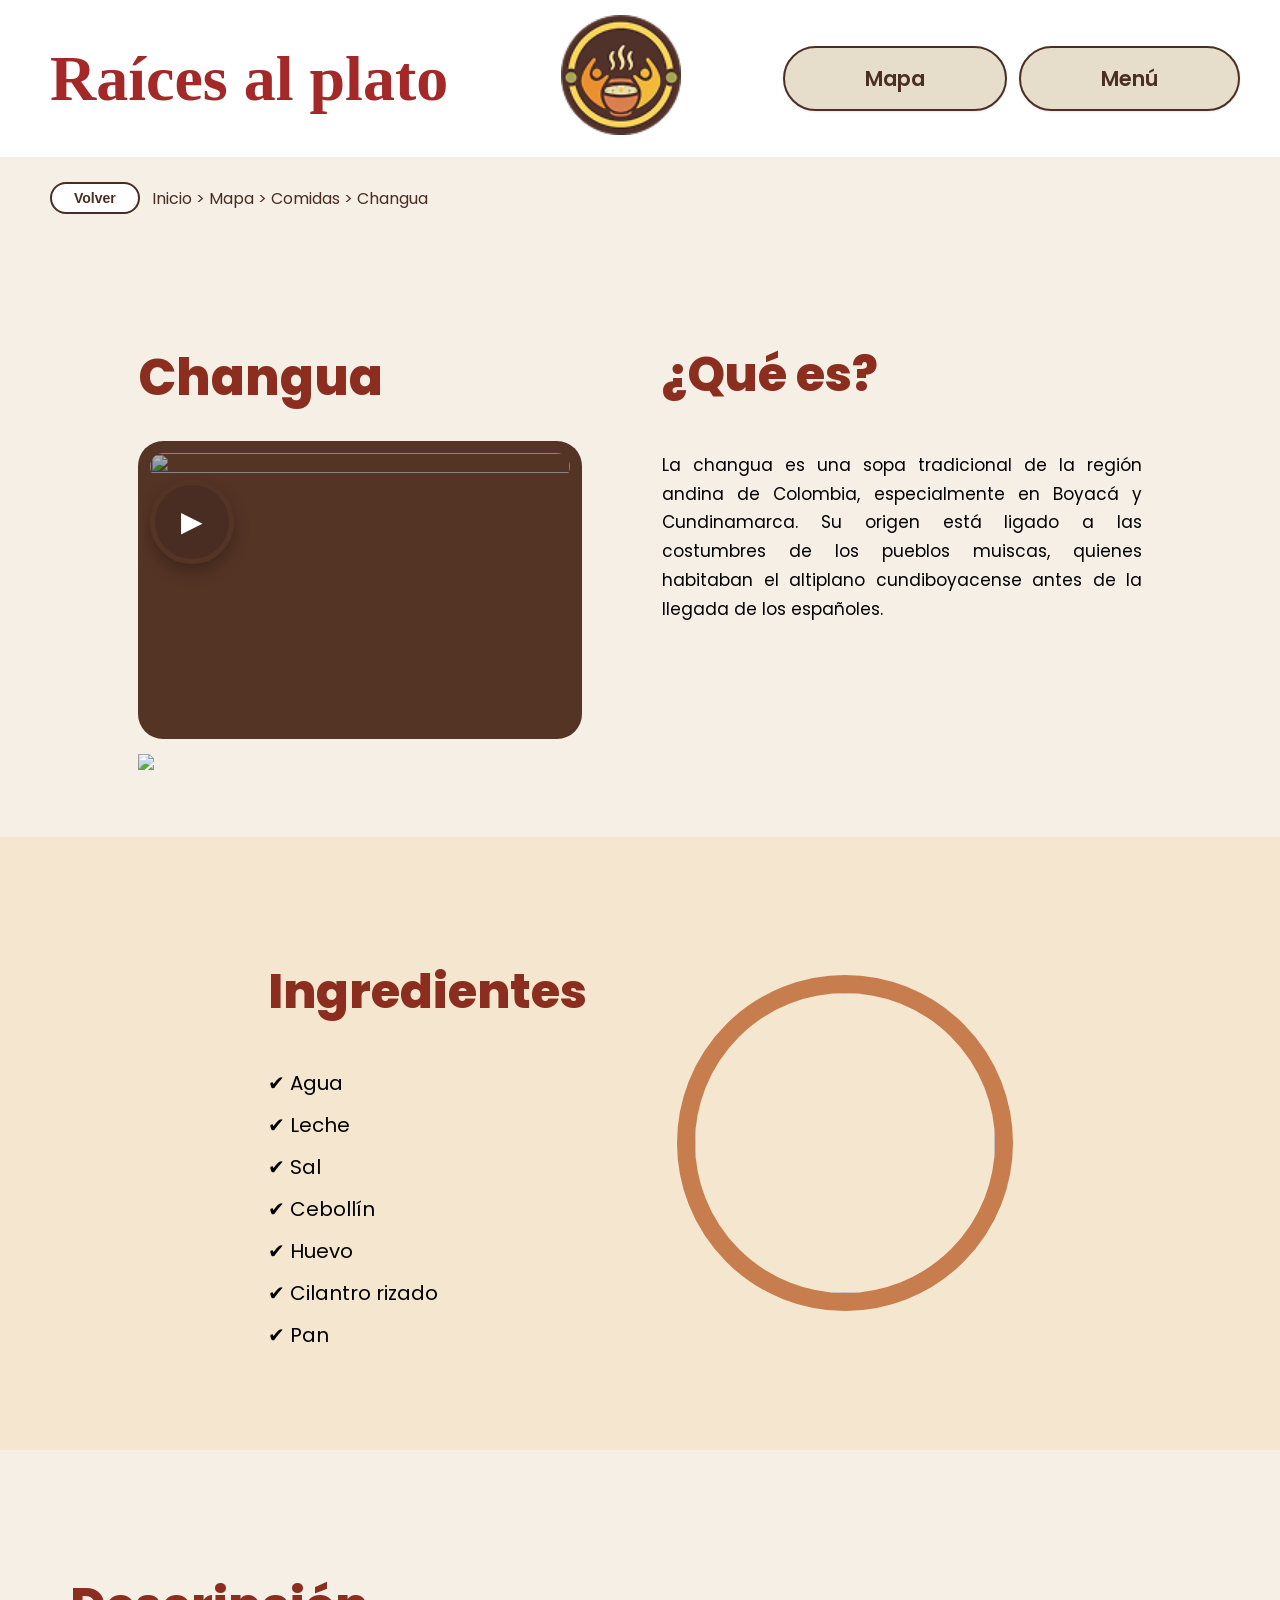
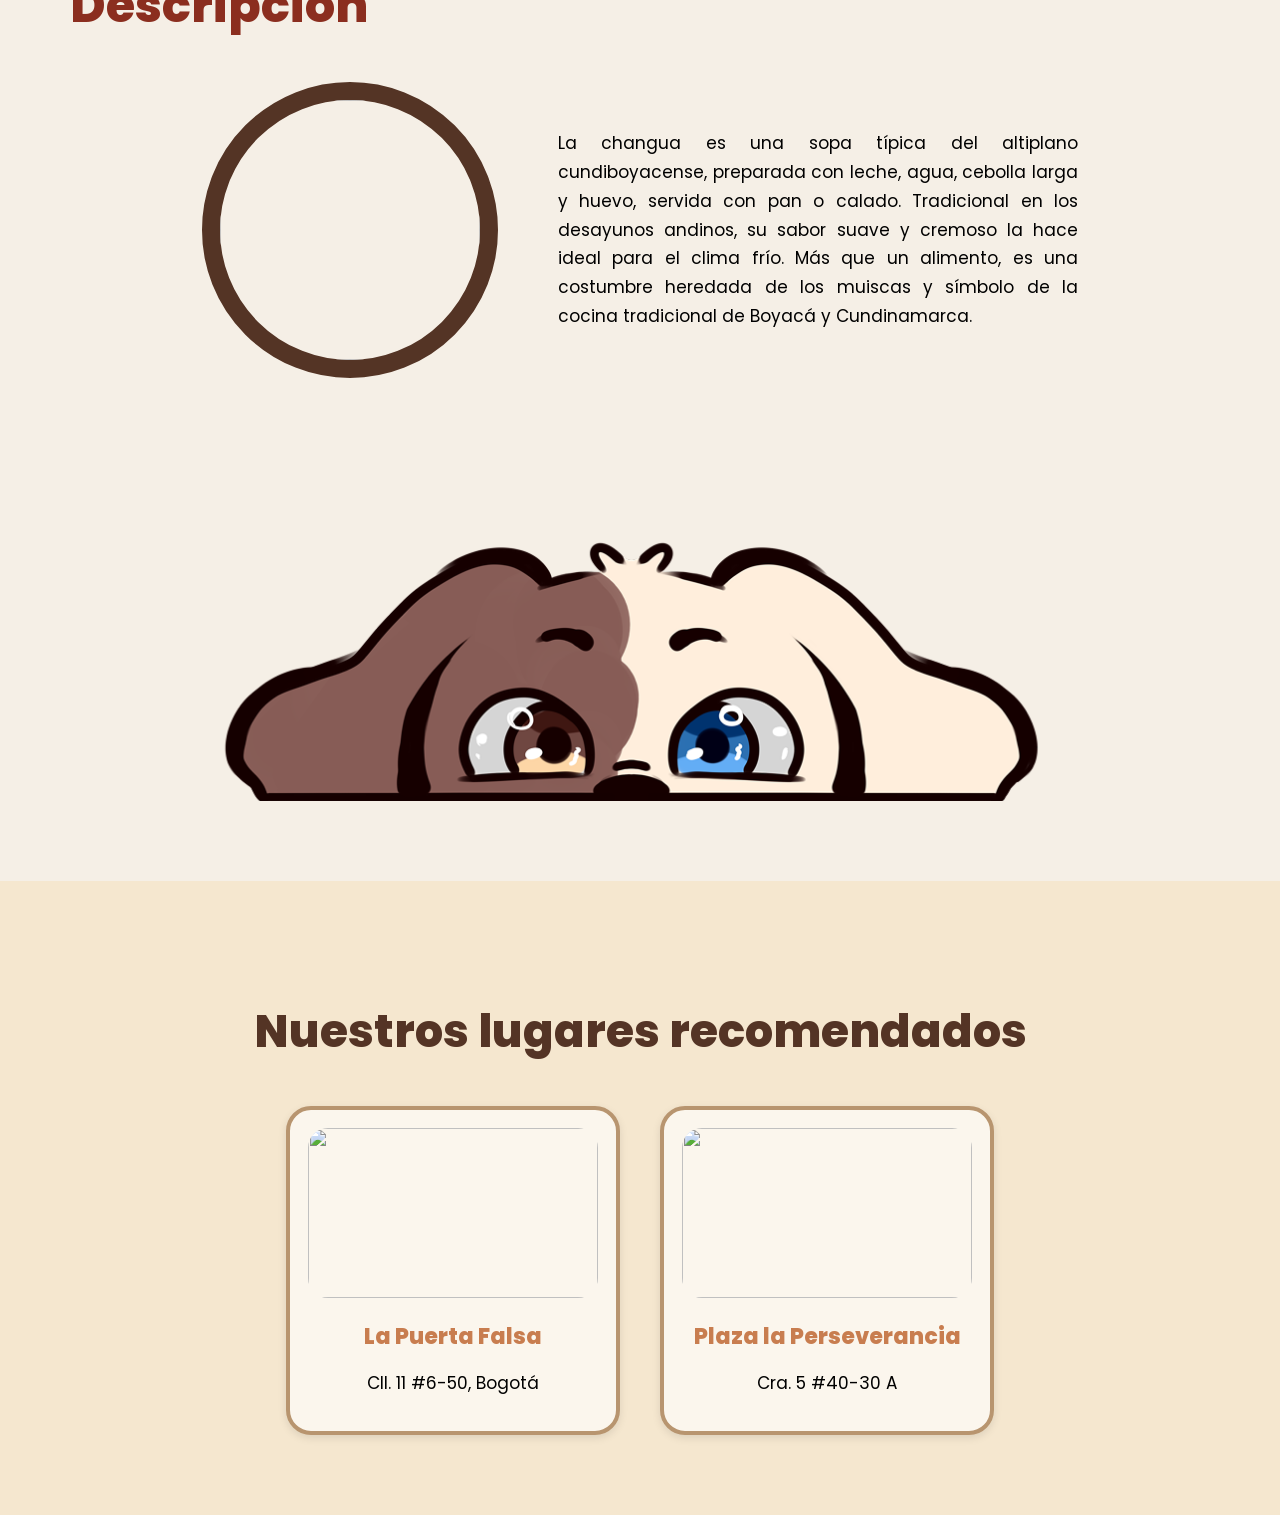
==== changua.html @ 0cb7ea99 "init - creacion" ====
<!DOCTYPE html>
<html lang="es">
<head>
  <meta charset="UTF-8" />
  <meta name="viewport" content="width=device-width, initial-scale=1.0" />
  <title>Raíces al plato</title>
  
  <link rel="stylesheet" href="https://cdnjs.cloudflare.com/ajax/libs/font-awesome/6.5.0/css/all.min.css">
  <link rel="stylesheet" href="/estilos/header.css" />
  <link rel="stylesheet" href="/estilos/changua.css" />
  <link href="https://fonts.googleapis.com/css2?family=Poppins:wght@500;600&display=swap" rel="stylesheet">
</head>

<body>

    <!-- NAV -->
   <header>
    <div class="titulo">
      <h1>Raíces al plato</h1>
    </div>

<div class="logo">
  <a href="index.html">   <!-- 👈 cambia esto por la página que quieras -->
    <img src="/imagenes/logo.png" alt="Logo Raíces al Plato" />
  </a>
</div>
     <nav>
       <button onclick="irA('mapa.html')">Mapa</button>
        <button onclick="irA('menu.html')">Menú</button>
    </nav>
  </header>
<div class="pagina-changua">
    <!-- Breadcrumb -->
    <div class="breadcrumb">
        <button class="volver">Volver</button>
        <span>Inicio > Mapa > Comidas > Changua</span>
    </div>

    <!-- TÍTULO Y QUÉ ES -->
    <section class="intro">
        <div class="titulo-video">
            <h2>Changua</h2>

            <div class="video-card">
                <img src="foto1.png" class="video-img">
                <div class="play-btn">▶</div>
            </div>

            <img src="perrito1.png" class="dog-sticker">
        </div>

        <div class="descripcion">
            <h2>¿Qué es?</h2>
            <p>
                La changua es una sopa tradicional de la región andina de Colombia,
                especialmente en Boyacá y Cundinamarca. Su origen está ligado a las 
                costumbres de los pueblos muiscas, quienes habitaban el altiplano 
                cundiboyacense antes de la llegada de los españoles.
            </p>
        </div>
    </section>

    <!-- INGREDIENTES -->
    <section class="ingredientes">
        <div>
            <h2>Ingredientes</h2>
            <ul>
                <li>✔ Agua</li>
                <li>✔ Leche</li>
                <li>✔ Sal</li>
                <li>✔ Cebollín</li>
                <li>✔ Huevo</li>
                <li>✔ Cilantro rizado</li>
                <li>✔ Pan</li>
            </ul>
        </div>

        <img src="changua2.png" class="img-rounded">
    </section>

    <!-- DESCRIPCIÓN -->
    <section class="descripcion-final">
        <h2>Descripción</h2>

        <div class="descripcion-content">
            <img src="changua3.png" class="img-gear">

            <p>
                La changua es una sopa típica del altiplano cundiboyacense, preparada
                con leche, agua, cebolla larga y huevo, servida con pan o calado.
                Tradicional en los desayunos andinos, su sabor suave y cremoso la hace
                ideal para el clima frío. Más que un alimento, es una costumbre
                heredada de los muiscas y símbolo de la cocina tradicional de Boyacá
                y Cundinamarca.
            </p>
        </div>

        <div class="bottom-dog">
<img src="/imagenes/perrofooter.png" alt="Perro" width="500" />
</div>
    </section>

    <!-- LUGARES RECOMENDADOS -->
    <section class="lugares">
        <h2>Nuestros lugares recomendados</h2>

        <div class="tarjetas">
            <div class="tarjeta">
                <img src="lugar1.png">
                <h3>La Puerta Falsa</h3>
                <p>Cll. 11 #6-50, Bogotá</p>
            </div>

            <div class="tarjeta">
                <img src="lugar2.png">
                <h3>Plaza la Perseverancia</h3>
                <p>Cra. 5 #40-30 A</p>
            </div>
        </div>
    </section>
    

</body>
</html>
<script>
  function irA(ruta) {
    window.location.href = ruta;
  }
</script>
---- estilos/header.css ----
/* ----- FUENTE GENERAL ----- */
body {
  margin: 0;
  font-family: 'Sergio Trendy', serif;
  src: url(/fonts/SergioTrendy.ttf) format('truetype');
  background-color: #ffffff;
}

/* ----- HEADER ----- */
header {
  display: flex;
  position: relative;
  z-index: 10;
  justify-content: space-between;
  align-items: center;
  background-color: #fff;
  padding: 15px 40px;
}

/* ----- TÍTULO ----- */
.titulo h1 {
    font-family: 'Sergio Trendy', serif;
  color: #a52828; /* rojo vino */
  font-size: 4rem;
  margin: 10px;
}

/* ----- LOGO ----- */
.logo img {
  width: 120px;
  height: 120px;
}

/* ----- NAVEGACIÓN ----- */
nav {
  display: flex;
  gap: 12px;
}

/* ----- BOTONES ----- */
nav button {
  background-color: #e7ddcb; /* beige */
  color: #4c2f23; /* marrón oscuro */
  border: 2px solid #4c2f23;
  border-radius: 99999px; /* forma de cápsula */
  padding: 15px 80px;
  font-size: 1.3rem;
  font-family: 'Poppins', sans-serif; /* más moderna */
  font-weight: 600;
  cursor: pointer;
  transition: all 0.25s cubic-bezier(0.25, 1.2, 0.5, 1);

  box-shadow: 0 1px 2px rgba(0, 0, 0, 0.1);
}

nav button:hover {
 background-color: #d8cbb6; /* un poco más oscuro */
  color: #3b2317;
  text-shadow: 0 0 6px rgba(0, 0, 0, 0.2); /* resalta texto */
  transform: scale(1.05); /* crece solo el texto, no el botón */
  box-shadow: 0 4px 10px rgba(0, 0, 0, 0.15);
}
---- estilos/changua.css ----
/* ===========================
   ESTILOS GENERALES
=========================== */
body {
    margin: 0;
    font-family: 'Poppins', sans-serif;
    background-color: #f5efe6;
    /* más claro como la imagen */
    color: #8b2e1f;
}

.pagina-changua {
    width: 100%;
    margin: 0 auto;
}


/* ===========================
   BREADCRUMB + BOTÓN VOLVER
=========================== */
.breadcrumb {
    display: flex;
    align-items: center;
    gap: 12px;
    padding: 25px 50px;
    font-size: 16px;
    color: #4a2d22;
}

.breadcrumb a {
    color: #4a2d22;
    text-decoration: none;
    font-weight: 600;
}

.breadcrumb a:hover {
    text-decoration: underline;
}

.volver {
    padding: 6px 22px;
    border-radius: 18px;
    border: 2px solid #4a2d22;
    background: #fff;
    cursor: pointer;
    font-size: 14px;
    color: #4a2d22;
    font-weight: 600;
}


/* ===========================
   SECCIÓN INTRO
=========================== */
.intro {
    display: flex;
    justify-content: center;
    align-items: flex-start;
    padding: 60px 80px;
    gap: 80px;
}

.titulo-video h2 {
    font-size: 50px;
    font-weight: 800;
    color: #8b2e1f;
    margin-bottom: 25px;
}

.video-card {
    width: 420px;
    min-height: 274px;
    background: #543425;
    padding: 12px;
    border-radius: 25px;
    position: relative;
    overflow: hidden;
}

.video-player {
    width: 100%;
    height: 250px;
    object-fit: cover;
    border-radius: 18px;
    display: block;
    background: #000;
}

.video-card.is-yt .video-player {
    display: none;
}

.video-player--yt {
    position: absolute;
    inset: 12px;
    width: calc(100% - 24px);
    height: calc(100% - 24px);
    border: 0;
    border-radius: 18px;
    display: none;
    background: #000;
}

.video-overlay {
    position: absolute;
    inset: 12px;
    display: flex;
    justify-content: center;
    align-items: center;
    border-radius: 18px;
    cursor: pointer;
    overflow: hidden;
    background: linear-gradient(180deg, rgba(0, 0, 0, 0.05), rgba(0, 0, 0, 0.45));
    transition: opacity 0.25s ease;
}

.video-card.is-playing .video-overlay {
    opacity: 0;
    pointer-events: none;
}

.video-img {
    width: 100%;
    height: 100%;
    object-fit: cover;
    border-radius: 18px;
    filter: brightness(0.7);
}

.play-btn {
    position: absolute;
    width: 74px;
    height: 74px;
    border-radius: 50%;
    display: flex;
    justify-content: center;
    align-items: center;
    color: white;
    font-size: 28px;
    background: rgba(74, 45, 34, 0.9);
    border: 5px solid #543425;
    box-shadow: 0 8px 16px rgba(0, 0, 0, 0.25);
    transform: translateY(0);
    transition: transform 0.2s ease, box-shadow 0.2s ease;
    pointer-events: none;
}

.video-overlay:hover .play-btn {
    transform: translateY(-2px) scale(1.03);
    box-shadow: 0 12px 22px rgba(0, 0, 0, 0.25);
}

.video-card.no-video .video-overlay {
    background: linear-gradient(180deg, rgba(0, 0, 0, 0.35), rgba(0, 0, 0, 0.65));
    cursor: default;
}

.video-card.no-video .play-btn {
    width: auto;
    padding: 12px 18px;
    font-size: 16px;
    letter-spacing: 0.5px;
    border-radius: 16px;
}

.dog-sticker {
    width: 160px;
    margin-top: 15px;
}

.descripcion {
    width: 480px;
}

.descripcion h2 {
    font-size: 48px;
    font-weight: 800;
}

.descripcion p {
    font-size: 17px;
    line-height: 1.7;
    color: #000;
    text-align: justify;
}


/* ===========================
   INGREDIENTES
=========================== */
.ingredientes {
    display: flex;
    justify-content: center;
    align-items: center;
    gap: 90px;
    padding: 80px 80px;
    background: #f5e7cf;
    position: relative;
}

.ingredientes h2 {
    font-size: 48px;
    font-weight: 800;
}

.ingredientes ul {
    list-style: none;
    padding: 0;
    margin-top: 15px;
    font-size: 20px;
}

.ingredientes li {
    color: #000;
    margin-bottom: 12px;
    display: flex;
    align-items: center;
    gap: 10px;
}

.img-rounded {
    width: 300px;
    height: 300px;
    border-radius: 50%;
    object-fit: cover;
    border: 18px solid #c87d4f;
}


/* ===========================
   DESCRIPCIÓN FINAL
=========================== */
.descripcion-final {
    padding: 80px 70px;
    background-color: #f5efe6;
}

.descripcion-final h2 {
    font-size: 48px;
    color: #8b2e1f;
    font-weight: 800;
    margin-bottom: 40px;
}

.descripcion-content {
    display: flex;
    align-items: center;
    justify-content: center;
    gap: 60px;
}

.img-gear {
    width: 260px;
    height: 260px;
    border-radius: 50%;
    border: 18px solid #543425;
    object-fit: cover;
}

.descripcion-content p {
    width: 520px;
    font-size: 17px;
    line-height: 1.7;
    color: #000;
    text-align: justify;
}

.bottom-dog {
    width: 100%;
    display: flex;
    justify-content: center;
    margin: 0;
    padding: 0;
}

.bottom-dog img {
    width: 90%;
    /* grande, tipo mockup */
    max-width: 1000px;
    /* no se deforma en pantallas grandes */
    display: block;
    margin: 0;
    justify-content: center;
    padding: -100px;
}


/* ===========================
   LUGARES
=========================== */
.lugares {
    background-color: #f5e7cf;
    padding: 80px 60px;
}

.lugares h2 {
    text-align: center;
    font-size: 45px;
    color: #543425;
    margin-bottom: 40px;
    font-weight: 800;
}

.tarjetas {
    display: flex;
    justify-content: center;
    gap: 40px;
}

.tarjeta {
    width: 290px;
    background: #fbf6ed;
    padding: 18px;
    border-radius: 25px;
    box-shadow: 0 3px 8px rgba(0, 0, 0, 0.1);
    border: 4px solid #b8956f;
}

.tarjeta img {
    width: 100%;
    height: 170px;
    object-fit: cover;
    border-radius: 20px;
}

.tarjeta h3 {
    text-align: center;
    color: #c87d4f;
    font-weight: 800;
    margin: 15px 0 5px;
    font-size: 22px;
}

.tarjeta p {
    font-size: 17px;
    color: #000;
    text-align: center;
}

.tarjeta .btn-link {
    display: inline-block;
    margin-top: 10px;
    background: #4a2d22;
    color: #fff;
    padding: 10px 14px;
    border-radius: 12px;
    text-decoration: none;
    font-weight: 700;
}

.tarjeta .btn-link:hover {
    background: #fbf6ed;
    color: #4a2d22;
    border: 2px solid #4a2d22;
}
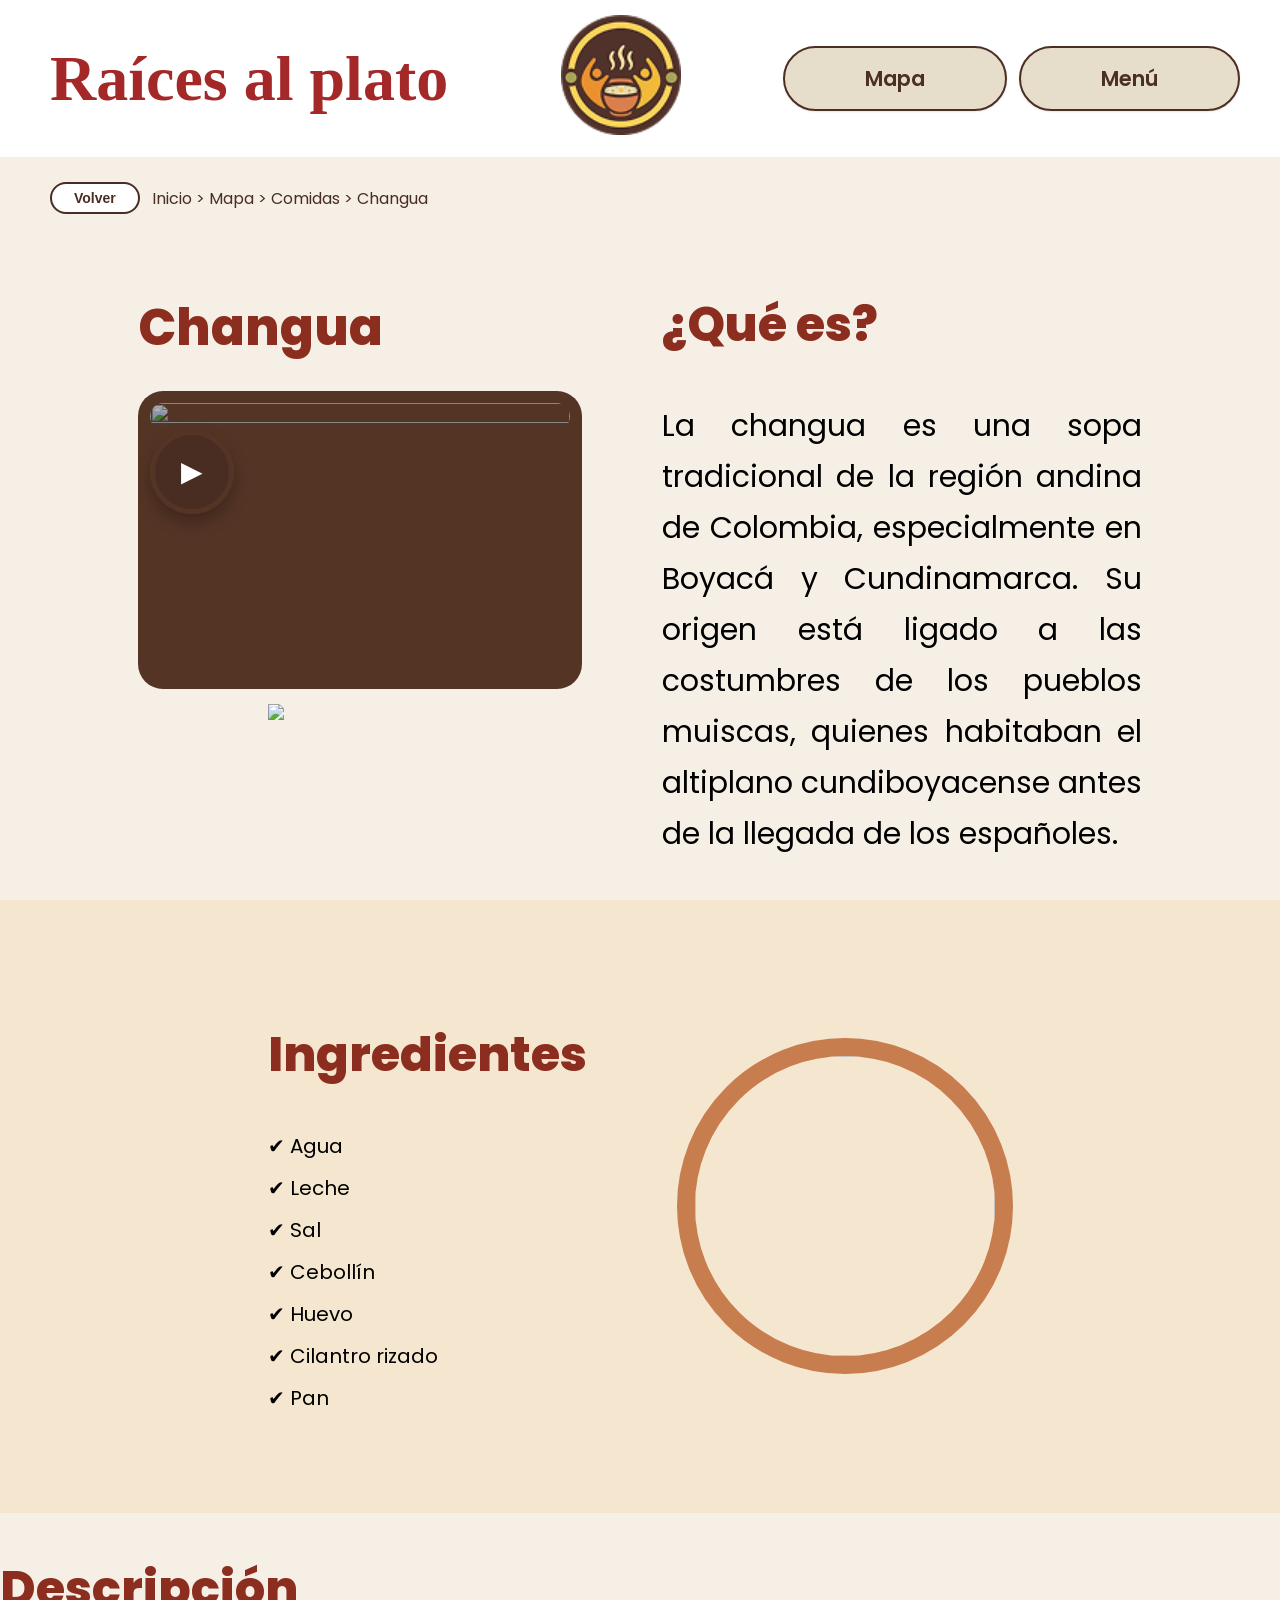
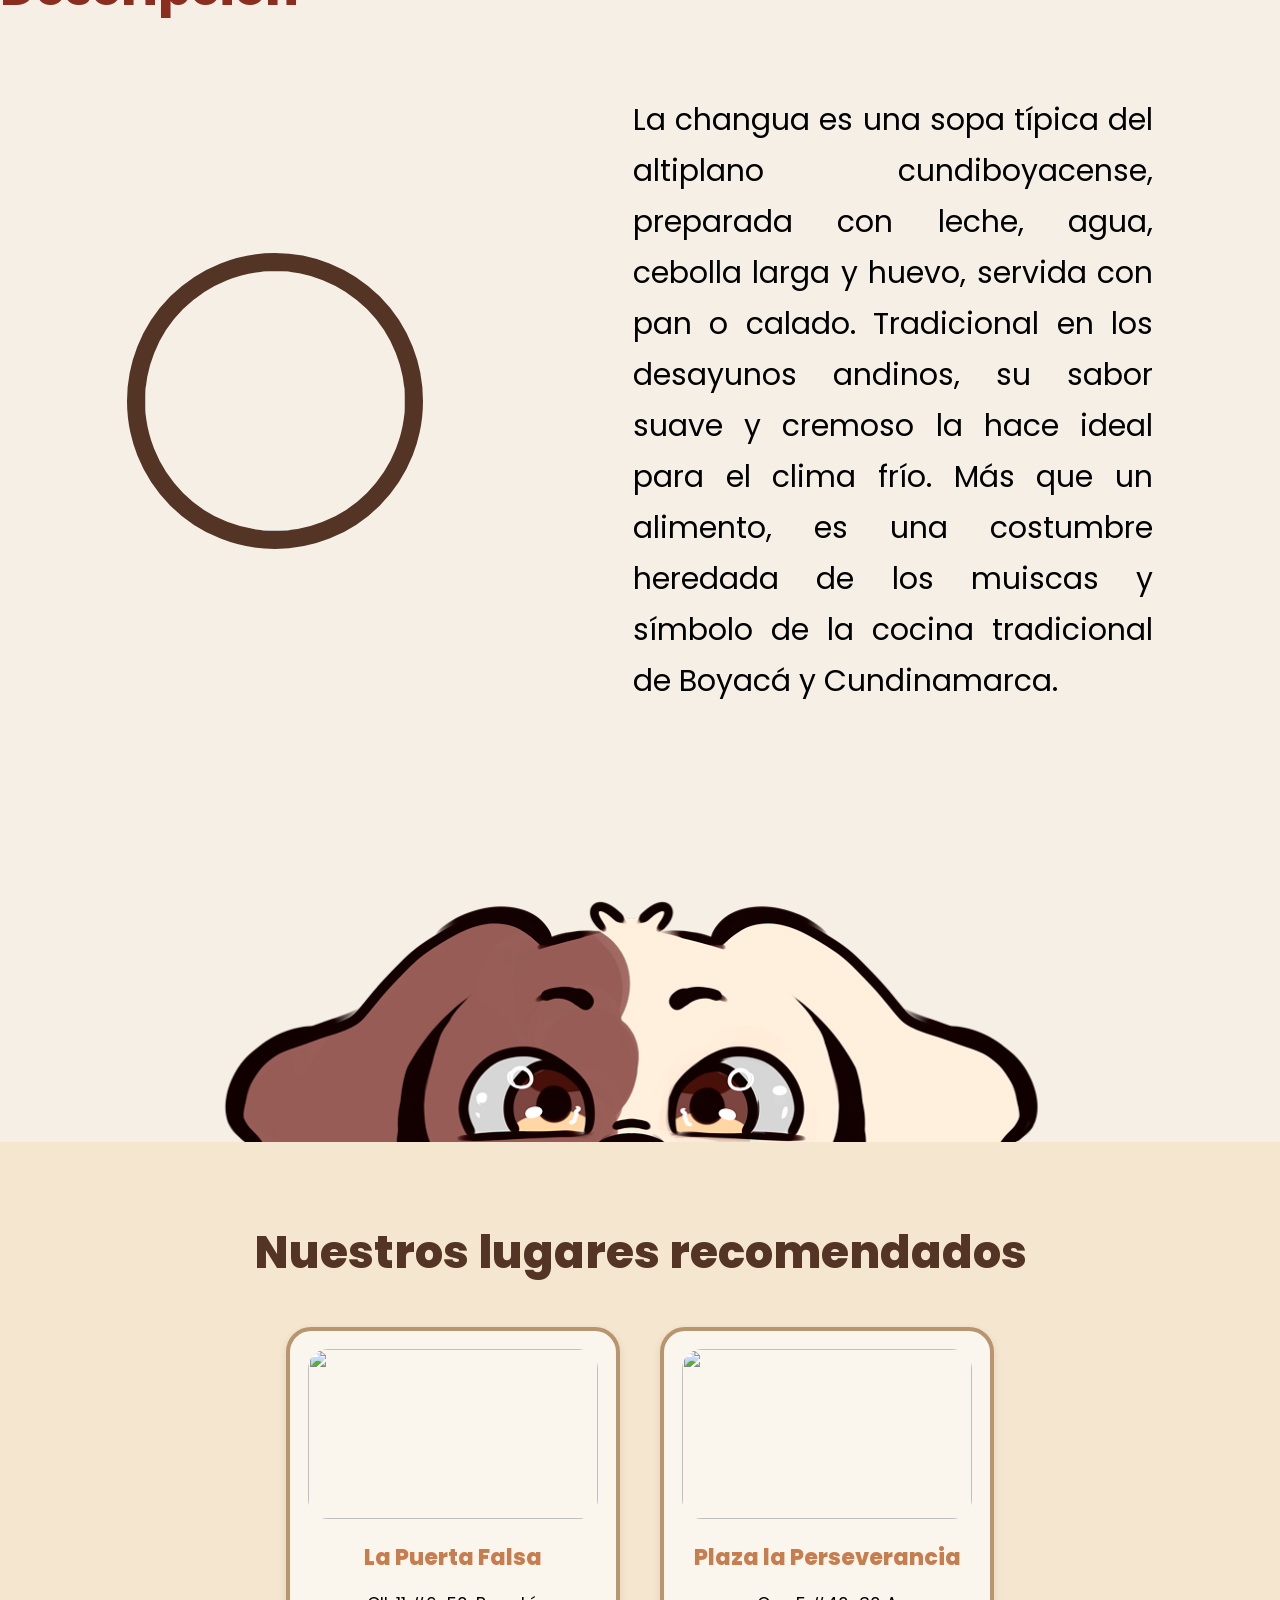
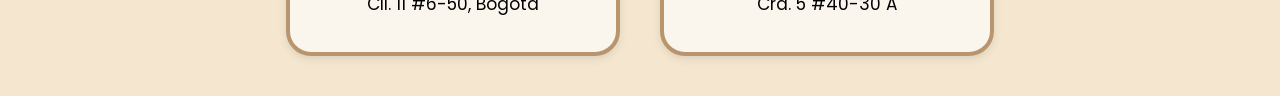
==== commit b5b23592: "mapa-restaurantes" ====
--- a/changua.html
+++ b/changua.html
@@ -96,7 +96,7 @@
         </div>
 
         <div class="bottom-dog">
-<img src="/imagenes/perrofooter.png" alt="Perro" width="500" />
+<img src="/imagenes/footer.png" alt="Perro" width="500" />
 </div>
     </section>
 
--- a/estilos/header.css
+++ b/estilos/header.css
@@ -1,8 +1,7 @@
 /* ----- FUENTE GENERAL ----- */
 body {
   margin: 0;
-  font-family: 'Sergio Trendy', serif;
-  src: url(/fonts/SergioTrendy.ttf) format('truetype');
+  font-family: 'Alfa Slab One';
   background-color: #ffffff;
 }
 
@@ -19,7 +18,7 @@
 
 /* ----- TÍTULO ----- */
 .titulo h1 {
-    font-family: 'Sergio Trendy', serif;
+    font-family: 'Alfa Slab One';
   color: #a52828; /* rojo vino */
   font-size: 4rem;
   margin: 10px;
--- a/estilos/changua.css
+++ b/estilos/changua.css
@@ -56,7 +56,7 @@
     display: flex;
     justify-content: center;
     align-items: flex-start;
-    padding: 60px 80px;
+    padding: 10px 30px;
     gap: 80px;
 }
 
@@ -163,9 +163,16 @@
     border-radius: 16px;
 }
 
+.dog-big
+{
+   display: flex;
+   justify-self: center;
+}
+
 .dog-sticker {
     width: 160px;
     margin-top: 15px;
+    margin-left: 130px;
 }
 
 .descripcion {
@@ -178,7 +185,7 @@
 }
 
 .descripcion p {
-    font-size: 17px;
+    font-size: 30px;
     line-height: 1.7;
     color: #000;
     text-align: justify;
@@ -231,7 +238,6 @@
    DESCRIPCIÓN FINAL
 =========================== */
 .descripcion-final {
-    padding: 80px 70px;
     background-color: #f5efe6;
 }
 
@@ -240,6 +246,8 @@
     color: #8b2e1f;
     font-weight: 800;
     margin-bottom: 40px;
+    display: flex;
+    justify-self: center;
 }
 
 .descripcion-content {
@@ -254,12 +262,13 @@
     height: 260px;
     border-radius: 50%;
     border: 18px solid #543425;
+    margin-right: 150px;
     object-fit: cover;
 }
 
 .descripcion-content p {
     width: 520px;
-    font-size: 17px;
+    font-size: 30px;
     line-height: 1.7;
     color: #000;
     text-align: justify;
@@ -290,7 +299,7 @@
 =========================== */
 .lugares {
     background-color: #f5e7cf;
-    padding: 80px 60px;
+    padding: 40px 60px;
 }
 
 .lugares h2 {
@@ -338,8 +347,8 @@
 }
 
 .tarjeta .btn-link {
-    display: inline-block;
-    margin-top: 10px;
+    display: flex;
+    justify-content: center;
     background: #4a2d22;
     color: #fff;
     padding: 10px 14px;
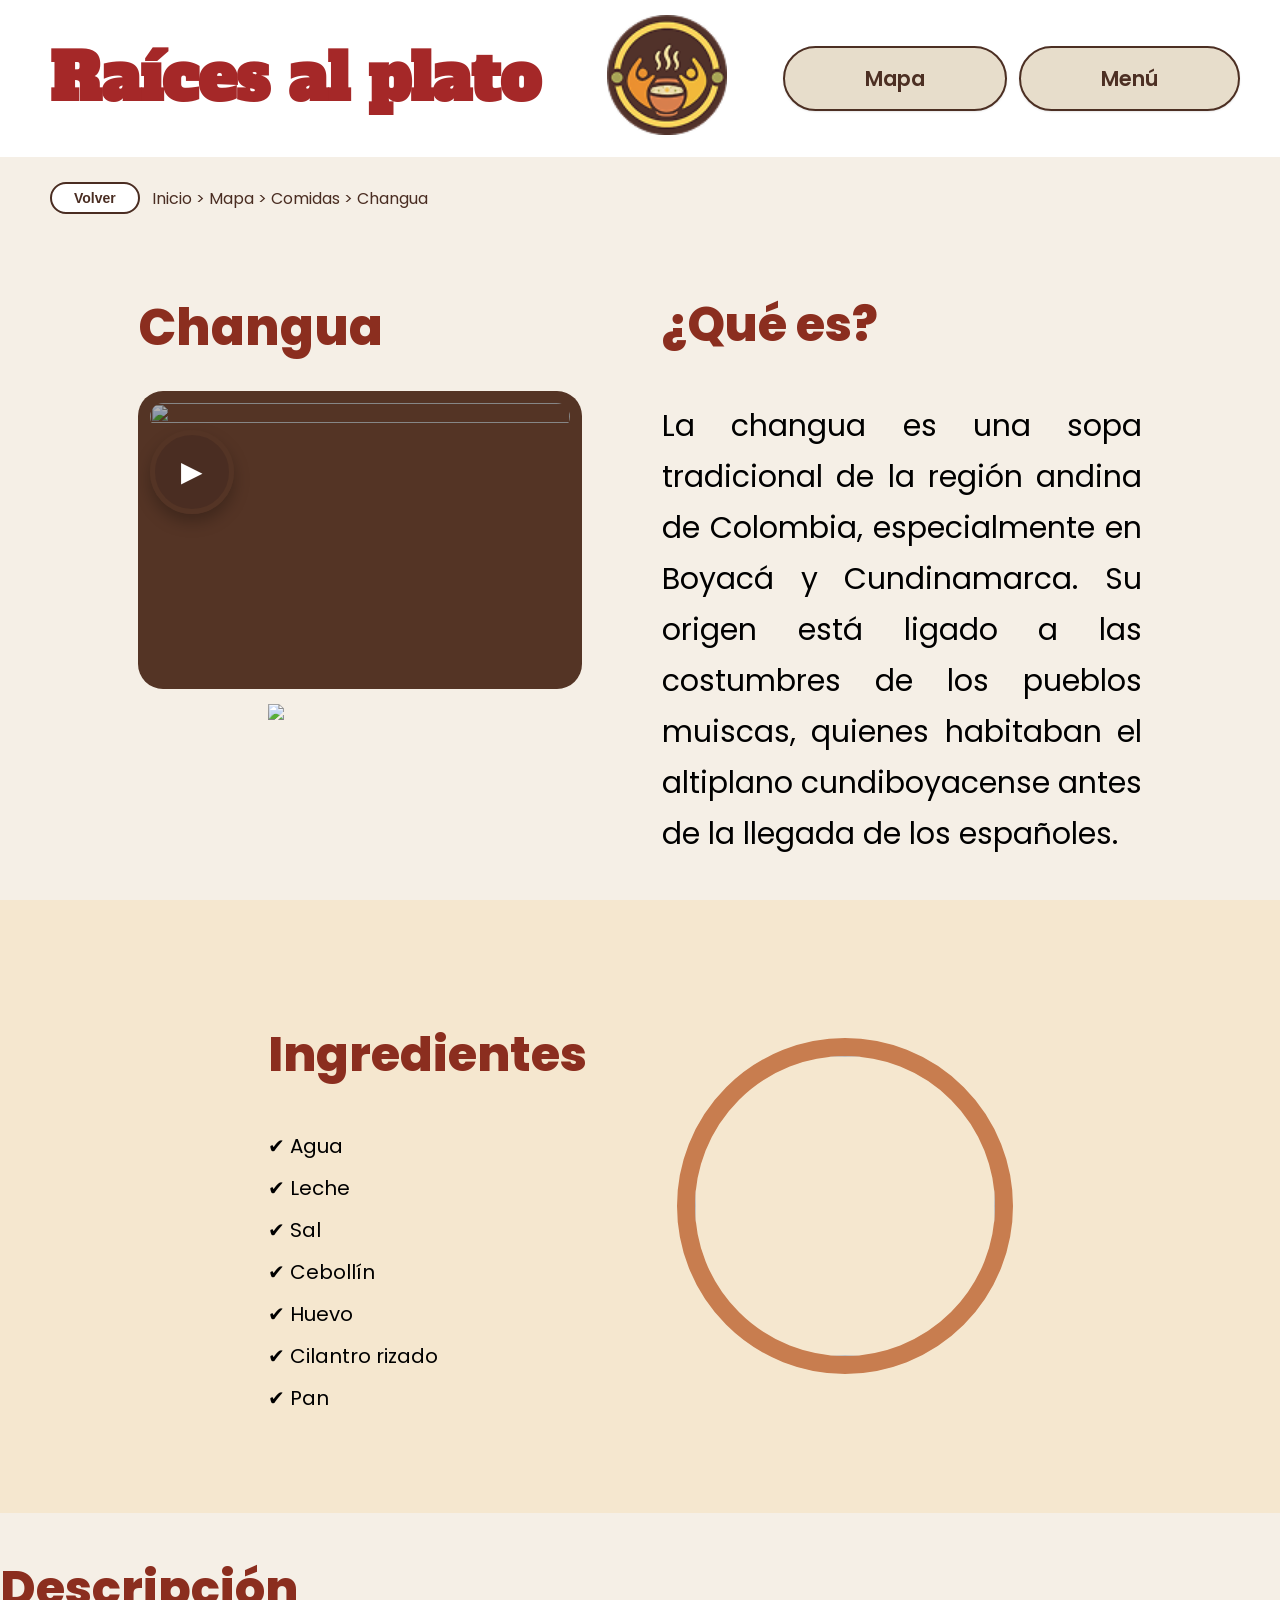
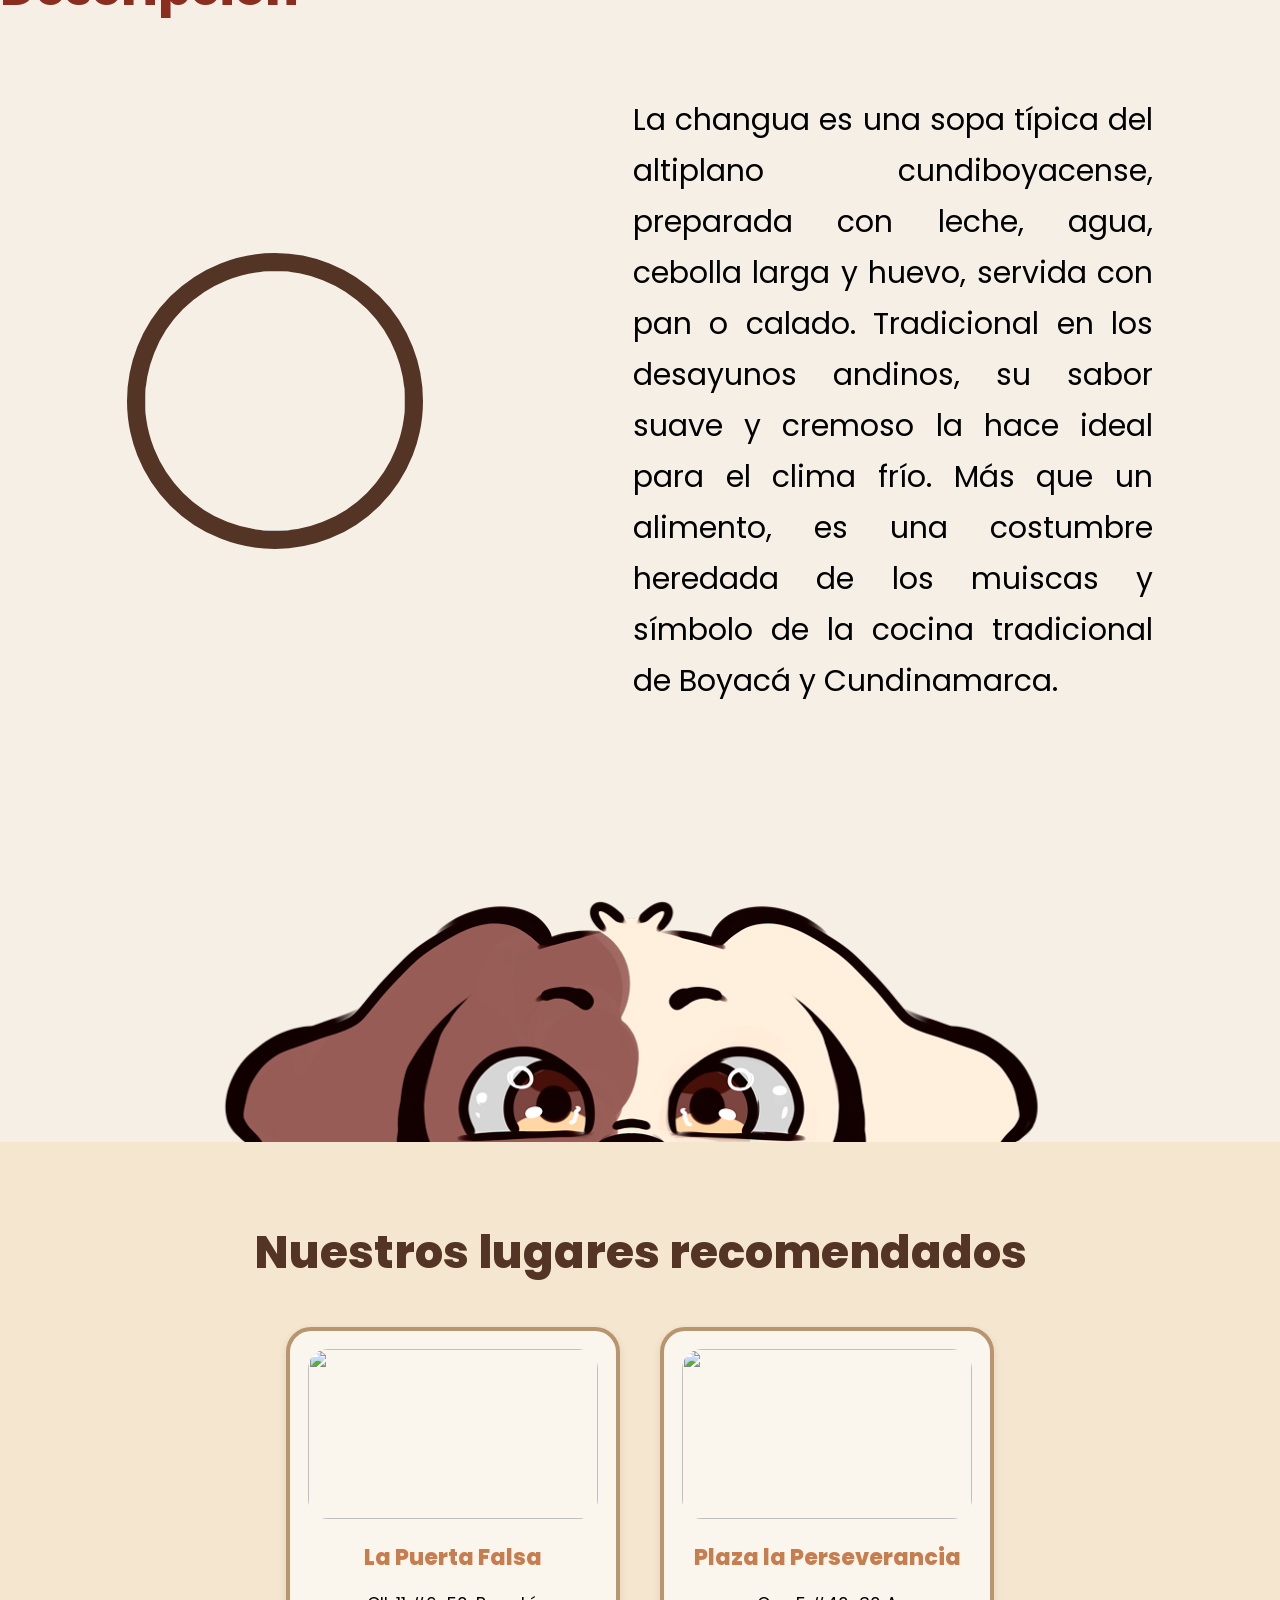
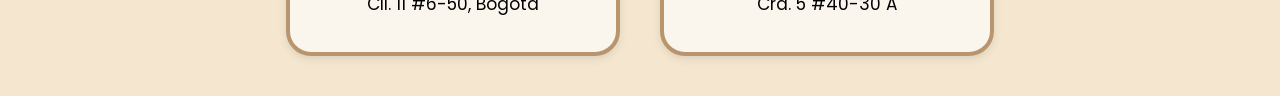
==== commit 3023b5f1: "letramodificada" ====
--- a/changua.html
+++ b/changua.html
@@ -9,6 +9,7 @@
   <link rel="stylesheet" href="/estilos/header.css" />
   <link rel="stylesheet" href="/estilos/changua.css" />
   <link href="https://fonts.googleapis.com/css2?family=Poppins:wght@500;600&display=swap" rel="stylesheet">
+  <link href="https://fonts.googleapis.com/css2?family=Alfa+Slab+One&family=Comme:wght@100..900&family=Lato:ital,wght@0,100;0,300;0,400;0,700;0,900;1,100;1,300;1,400;1,700;1,900&display=swap" rel="stylesheet">
 </head>
 
 <body>
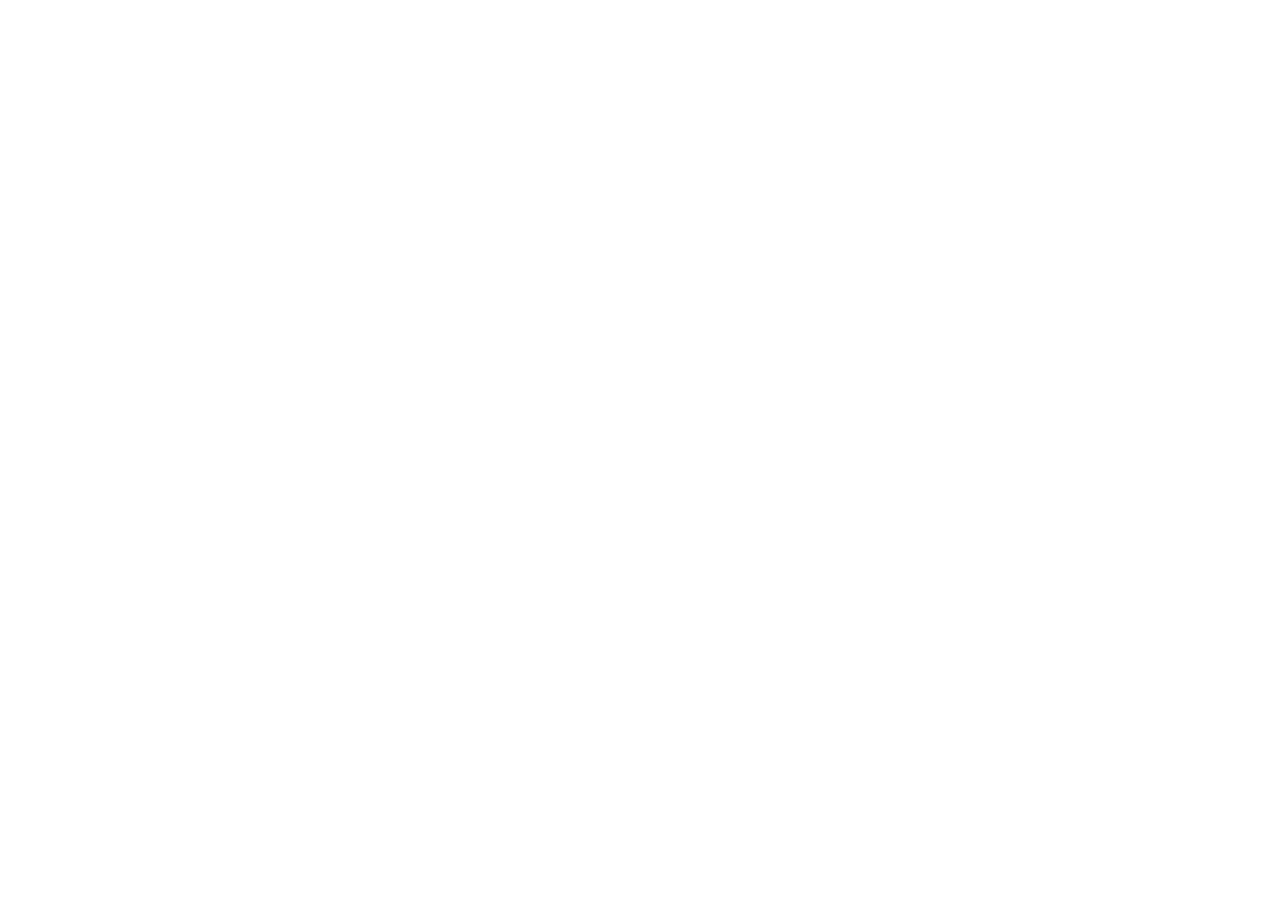
==== commit da4e373b: "Css" ====
--- a/changua.html
+++ b/changua.html
@@ -3,11 +3,11 @@
 <head>
   <meta charset="UTF-8" />
   <meta name="viewport" content="width=device-width, initial-scale=1.0" />
-  <title>Raíces al plato</title>
+  <title>Raíces al plato</titles>
   
   <link rel="stylesheet" href="https://cdnjs.cloudflare.com/ajax/libs/font-awesome/6.5.0/css/all.min.css">
-  <link rel="stylesheet" href="/estilos/header.css" />
-  <link rel="stylesheet" href="/estilos/changua.css" />
+  <link rel="stylesheet" href="estilos/header.css" />
+  <link rel="stylesheet" href="estilos/changua.css" />
   <link href="https://fonts.googleapis.com/css2?family=Poppins:wght@500;600&display=swap" rel="stylesheet">
   <link href="https://fonts.googleapis.com/css2?family=Alfa+Slab+One&family=Comme:wght@100..900&family=Lato:ital,wght@0,100;0,300;0,400;0,700;0,900;1,100;1,300;1,400;1,700;1,900&display=swap" rel="stylesheet">
 </head>
